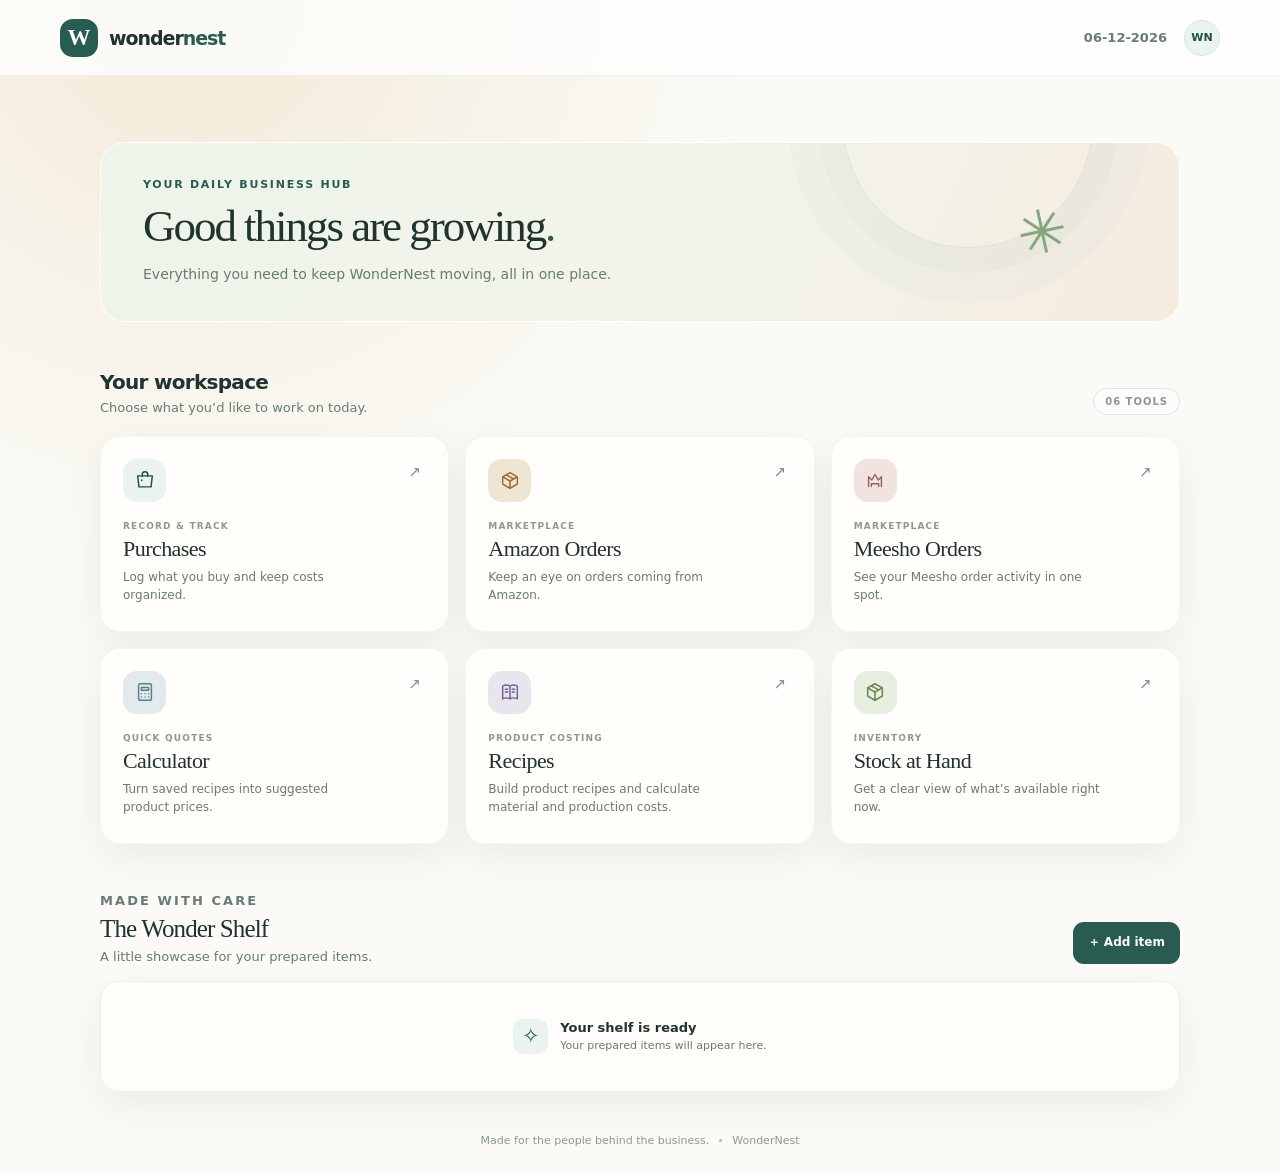
==== components/front_page.html @ fd59244a "First Commit" ====
<!doctype html>
<html lang="en">
<head>
  <meta charset="utf-8">
  <meta name="viewport" content="width=device-width, initial-scale=1">
  <meta name="theme-color" content="#fbfaf6">
  <title>WonderNest | Dashboard</title>
  <link rel="stylesheet" href="../css/baseColors.css">
  <link rel="stylesheet" href="../css/style.css">
  <link rel="stylesheet" href="../css/front_page.css">
</head>
<body>
  <div class="app-shell">
    <header class="topbar">
      <a class="brand" href="../index.html" aria-label="WonderNest home">
        <span class="brand-mark" aria-hidden="true">W</span>
        <span class="brand-name">wonder<span>nest</span></span>
      </a>
      <div class="topbar-right">
        <span class="today-label" id="today-label">Your business, at a glance</span>
        <button class="avatar" type="button" aria-label="Profile">WN</button>
      </div>
    </header>

    <main class="dashboard">
      <section class="welcome-row" aria-labelledby="welcome-title">
        <div>
          <p class="eyebrow">YOUR DAILY BUSINESS HUB</p>
          <h1 id="welcome-title">Good things are growing<span class="welcome-period">.</span></h1>
          <p class="welcome-copy">Everything you need to keep WonderNest moving, all in one place.</p>
        </div>
        <div class="welcome-sparkle" aria-hidden="true">✳</div>
      </section>

      <aside class="stock-warning" id="stock-warning" role="status" hidden><span class="stock-warning-icon" aria-hidden="true">!</span><div><strong>Low stock warning</strong><p id="stock-warning-copy"></p></div><a href="stock-at-hand.html">Review stock →</a></aside>
      <aside class="migration-hint" id="legacy-import-hint" hidden><div><strong>Bring your previous data into this local database</strong><p>Export the old browser data, then import it into WonderNest.</p></div><a href="migrate.html">Open data import →</a></aside>
      <section class="workspace-section" aria-labelledby="workspace-title">
        <div class="section-heading">
          <div>
            <h2 id="workspace-title">Your workspace</h2>
            <p>Choose what you’d like to work on today.</p>
          </div>
          <span class="section-count">06 TOOLS</span>
        </div>

        <div class="card-grid">
          <a class="feature-card card-purchases" href="purchases.html" aria-label="Purchases">
            <span class="card-icon" aria-hidden="true"><svg viewBox="0 0 24 24"><path d="M4 7.5h16l-1.4 12H5.4L4 7.5Z"/><path d="M9 8V6a3 3 0 0 1 6 0v2M8.5 12v.5m7- .5v.5"/></svg></span>
            <span class="card-content"><span class="card-kicker">RECORD & TRACK</span><span class="card-title">Purchases</span><span class="card-description">Log what you buy and keep costs organized.</span></span>
            <span class="card-arrow" aria-hidden="true">↗</span>
          </a>

          <a class="feature-card card-amazon" href="#amazon-orders" aria-label="Amazon Orders">
            <span class="card-icon" aria-hidden="true"><svg viewBox="0 0 24 24"><path d="M4 8.5 12 4l8 4.5v8L12 21l-8-4.5v-8Z"/><path d="m4.5 8.8 7.5 4.3 7.5-4.3M12 13v7.5M8 6.3l8 4.6"/></svg></span>
            <span class="card-content"><span class="card-kicker">MARKETPLACE</span><span class="card-title">Amazon Orders</span><span class="card-description">Keep an eye on orders coming from Amazon.</span></span>
            <span class="card-arrow" aria-hidden="true">↗</span>
          </a>

          <a class="feature-card card-meesho" href="#meesho-orders" aria-label="Meesho Orders">
            <span class="card-icon" aria-hidden="true"><svg viewBox="0 0 24 24"><path d="M5 19V8.5L8.5 12 12 6l3.5 6L19 8.5V19"/><path d="M8 19v-3h8v3"/></svg></span>
            <span class="card-content"><span class="card-kicker">MARKETPLACE</span><span class="card-title">Meesho Orders</span><span class="card-description">See your Meesho order activity in one spot.</span></span>
            <span class="card-arrow" aria-hidden="true">↗</span>
          </a>

          <a class="feature-card card-calculator" href="calculator.html" aria-label="Calculator">
            <span class="card-icon" aria-hidden="true"><svg viewBox="0 0 24 24"><rect x="5" y="3" width="14" height="18" rx="2"/><path d="M8 7h8v3H8zM8 14h.01M12 14h.01M16 14h.01M8 17.5h.01M12 17.5h.01M16 17.5h.01"/></svg></span>
            <span class="card-content"><span class="card-kicker">QUICK QUOTES</span><span class="card-title">Calculator</span><span class="card-description">Turn saved recipes into suggested product prices.</span></span>
            <span class="card-arrow" aria-hidden="true">↗</span>
          </a>

          <a class="feature-card card-recipes" href="recipes.html" aria-label="Recipes">
            <span class="card-icon" aria-hidden="true"><svg viewBox="0 0 24 24"><path d="M4 5.5c3-1.6 5.7-1.3 8 0v14c-2.3-1.3-5-1.6-8 0v-14ZM20 5.5c-3-1.6-5.7-1.3-8 0v14c2.3-1.3 5-1.6 8 0v-14Z"/><path d="M7 9h2.5M7 12h2.5m5-3H17m-2.5 3H17"/></svg></span>
            <span class="card-content"><span class="card-kicker">PRODUCT COSTING</span><span class="card-title">Recipes</span><span class="card-description">Build product recipes and calculate material and production costs.</span></span>
            <span class="card-arrow" aria-hidden="true">↗</span>
          </a>

          <a class="feature-card card-stock" href="stock-at-hand.html" aria-label="Stock at Hand">
            <span class="card-icon" aria-hidden="true"><svg viewBox="0 0 24 24"><path d="m12 3 8 4.5v9L12 21l-8-4.5v-9L12 3Z"/><path d="m4.5 7.8 7.5 4.3 7.5-4.3M12 12v9M8 5.3l8 4.5"/></svg></span>
            <span class="card-content"><span class="card-kicker">INVENTORY</span><span class="card-title">Stock at Hand</span><span class="card-description">Get a clear view of what’s available right now.</span></span>
            <span class="card-arrow" aria-hidden="true">↗</span>
          </a>
        </div>
      </section>

      <section class="prepared-section" aria-labelledby="prepared-title">
        <div class="section-heading">
          <div>
            <p class="eyebrow">MADE WITH CARE</p>
            <h2 id="prepared-title">The Wonder Shelf</h2>
            <p>A little showcase for your prepared items.</p>
          </div>
          <button class="button button-primary prepared-add-button" id="open-prepared-form" type="button">＋ Add item</button>
        </div>
        <div class="prepared-items" id="prepared-items-list" aria-live="polite">
          <div class="prepared-empty"><span aria-hidden="true">✧</span><div><strong>Your shelf is ready</strong><p>Your prepared items will appear here.</p></div></div>
        </div>
      </section>
      <dialog class="prepared-dialog" id="prepared-dialog">
        <form id="prepared-form">
          <div class="prepared-dialog-heading"><div><p class="eyebrow">THE WONDER SHELF</p><h2>Add a prepared item</h2><p>Choose a recipe, add its colour and the number of pieces.</p></div><button class="icon-button" id="close-prepared-dialog" type="button" aria-label="Close">×</button></div>
          <label class="field">Product name<select id="prepared-recipe" name="recipeId" required><option value="">Loading recipes…</option></select></label>
          <div class="prepared-form-row"><label class="field">Color<input name="color" maxlength="80" placeholder="e.g. Sage green" required></label><label class="field">Number of pieces<input name="quantity" type="number" min="1" max="1000000" step="1" value="1" required></label></div>
          <p class="prepared-form-note">Recipe ingredients and packaging will be deducted from Stock at Hand.</p>
          <div class="prepared-form-message" id="prepared-form-message" role="status" hidden></div>
          <div class="dialog-actions"><button class="button button-secondary" id="cancel-prepared-form" type="button">Cancel</button><button class="button button-primary" type="submit">Add to The Wonder Shelf</button></div>
        </form>
      </dialog>
      <footer class="dashboard-footer"><span>Made for the people behind the business.</span><span class="footer-dot"></span><span>WonderNest</span></footer>
    </main>
  </div>
  <script src="../js/form-enter-navigation.js"></script>
  <script src="../js/date-format.js"></script>
  <script src="../js/api.js"></script>
  <script>
  document.getElementById('today-label').textContent = window.WonderNestDate.today();
  window.WonderNestDB.status().then((status) => { document.getElementById('legacy-import-hint').hidden = !status.empty; }).catch(() => {});
  window.WonderNestDB.get('stock').then((stock) => {
    const items = Array.isArray(stock.items) ? stock.items : [], movements = Array.isArray(stock.movements) ? stock.movements : [];
    const lowStock = items.filter((item) => {
      const quantity = Number(item.quantity) || 0, threshold = Math.min(100,Math.max(0,Number(item.thresholdPercent ?? 25) || 0));
      const historicMax = movements.filter((move) => move.itemId === item.id).reduce((max,move) => Math.max(max,Number(move.balance) || 0),0);
      const maxStock = Math.max(Number(item.maxStock) || 0,quantity,historicMax);
      return maxStock > 0 && quantity <= maxStock * threshold / 100;
    });
    if (lowStock.length) {
      const names = lowStock.slice(0,3).map((item) => item.name).join(', ');
      const extra = lowStock.length > 3 ? ` and ${lowStock.length - 3} more` : '';
      document.getElementById('stock-warning-copy').textContent = `${names}${extra} ${lowStock.length === 1 ? 'is' : 'are'} at or below the stock threshold.`;
      document.getElementById('stock-warning').hidden = false;
    }
  }).catch(() => { /* Keep the dashboard available if the local database is unavailable. */ });
  const preparedList = document.getElementById('prepared-items-list');
  const preparedDialog = document.getElementById('prepared-dialog');
  const preparedForm = document.getElementById('prepared-form');
  const escapeText = (value) => String(value ?? '').replace(/[&<>"']/g, (character) => ({'&':'&amp;','<':'&lt;','>':'&gt;','"':'&quot;',"'":'&#39;'}[character]));
  function renderPreparedItems(items) {
    items = items.filter((item) => !item.restoredAt);
    if (!items.length) {
      preparedList.innerHTML = '<div class="prepared-empty"><span aria-hidden="true">✧</span><div><strong>Your shelf is ready</strong><p>Your prepared items will appear here.</p></div></div>';
      return;
    }
    preparedList.innerHTML = items.map((item) => `<article class="prepared-item"><div class="prepared-item-mark" aria-hidden="true">✦</div><div class="prepared-item-content"><div class="prepared-product-name"><h3>${escapeText(item.name)}</h3><span class="prepared-product-color"><span>Color</span>${escapeText(item.color || 'Not specified')}</span></div><span class="prepared-item-quantity">${Number(item.quantity || 0).toLocaleString('en-IN')} ${Number(item.quantity) === 1 ? 'piece' : 'pieces'}</span><div class="prepared-item-actions"><button class="prepared-edit" type="button" data-edit-prepared="${escapeText(item.id)}">Edit</button><button class="prepared-undo" type="button" data-restore-prepared="${escapeText(item.id)}">Return to stock</button></div></div></article>`).join('');
  }
  const loadPreparedItems = () => window.WonderNestDB.get('prepared_items').then(renderPreparedItems).catch(() => {});
  loadPreparedItems();
  window.WonderNestDB.subscribe(({store}) => { if (store === 'prepared_items') loadPreparedItems(); });
  const recipeSelect = document.getElementById('prepared-recipe');
  async function loadShelfRecipes(selectedId = '') {
    try {
      const recipes = await window.WonderNestDB.get('recipes');
      const previous = recipeSelect.value;
      const sorted = recipes.slice().sort((a,b) => String(a.name).localeCompare(String(b.name),'en-IN',{sensitivity:'base',numeric:true}));
      recipeSelect.innerHTML = '<option value="">Choose a product</option>' + sorted.map((recipe) => `<option value="${escapeText(recipe.id)}">${escapeText(recipe.name)}</option>`).join('');
      const desired = selectedId || previous;
      if (sorted.some((recipe) => recipe.id === desired)) recipeSelect.value = desired;
      document.querySelector('#prepared-form button[type="submit"]').disabled = !sorted.length;
    } catch (error) {
      recipeSelect.innerHTML = '<option value="">Could not load recipes</option>';
      document.getElementById('prepared-form-message').textContent = error.message;
      document.getElementById('prepared-form-message').hidden = false;
      document.querySelector('#prepared-form button[type="submit"]').disabled = true;
    }
  }
  loadShelfRecipes();
  window.WonderNestDB.subscribe(({store}) => { if (store === 'recipes') loadShelfRecipes(); });
  let editingShelfItemId = null;
  async function openPreparedDialog(item = null) {
    editingShelfItemId = item?.id || null;
    preparedForm.reset();
    document.getElementById('prepared-form-message').hidden = true;
    preparedDialog.querySelector('h2').textContent = item ? 'Edit shelf item' : 'Add a prepared item';
    preparedDialog.querySelector('.prepared-dialog-heading p:not(.eyebrow)').textContent = item ? 'Update the recipe, color or number of pieces.' : 'Choose a recipe, add its colour and the number of pieces.';
    preparedForm.querySelector('button[type="submit"]').textContent = item ? 'Save changes' : 'Add to The Wonder Shelf';
    await loadShelfRecipes(item?.recipeId || '');
    if (item) { preparedForm.elements.color.value = item.color || ''; preparedForm.elements.quantity.value = item.quantity || 1; }
    preparedDialog.showModal();
  }
  function closePreparedDialog() { preparedDialog.close(); editingShelfItemId = null; }
  document.getElementById('open-prepared-form').addEventListener('click', () => openPreparedDialog());
  document.getElementById('close-prepared-dialog').addEventListener('click', closePreparedDialog);
  document.getElementById('cancel-prepared-form').addEventListener('click', closePreparedDialog);
  preparedForm.addEventListener('submit', async (event) => {
    event.preventDefault();
    const submit = preparedForm.querySelector('button[type="submit"]'), message = document.getElementById('prepared-form-message');
    const data = new FormData(preparedForm), recipeId = String(data.get('recipeId') || ''), quantity = Number(data.get('quantity')), color = String(data.get('color') || '').trim();
    if (!recipeId || !color || !Number.isInteger(quantity) || quantity < 1) return;
    const isEditing = Boolean(editingShelfItemId);
    submit.disabled = true; submit.textContent = isEditing ? 'Saving…' : 'Adding…'; message.hidden = true;
    try {
      if (isEditing) await window.WonderNestDB.updatePreparedItem(editingShelfItemId, recipeId, quantity, color);
      else await window.WonderNestDB.prepareProduct(recipeId, quantity, color);
      closePreparedDialog(); preparedForm.reset(); await loadPreparedItems();
    } catch (error) { message.textContent = error.message; message.hidden = false; }
    finally { submit.disabled = false; submit.textContent = editingShelfItemId ? 'Save changes' : 'Add to The Wonder Shelf'; }
  });
  preparedList.addEventListener('click', async (event) => {
    const editButton = event.target.closest('[data-edit-prepared]');
    if (editButton) {
      try {
        const item = (await window.WonderNestDB.get('prepared_items')).find((entry) => entry.id === editButton.dataset.editPrepared);
        if (item) await openPreparedDialog(item);
      } catch (error) { window.alert(error.message); }
      return;
    }
    const button = event.target.closest('[data-restore-prepared]');
    if (!button) return;
    const card = button.closest('.prepared-item'), itemName = card?.querySelector('h3')?.textContent || 'this batch';
    if (!window.confirm(`Return the consumed materials for ${itemName} to Stock at Hand and remove it from The Wonder Shelf?`)) return;
    button.disabled = true;
    try {
      await window.WonderNestDB.restorePreparedItem(button.dataset.restorePrepared);
      await loadPreparedItems();
    } catch (error) {
      button.disabled = false;
      window.alert(error.message);
    }
  });
</script>
</body>
</html>
---- css/baseColors.css ----
:root {
  color-scheme: light;
  --color-ink: #20332e;
  --color-muted: #687b74;
  --color-subtle: #8a9992;
  --color-page: #fbfaf6;
  --color-surface: #fffefa;
  --color-field: #ffffff;
  --color-line: #dce6e1;
  --color-primary: #285c50;
  --color-primary-dark: #214f46;
  --color-primary-soft: #eaf3ef;
  --color-leaf: #c5d2bd;
  --color-peach: #f1dfcd;
  --color-lilac: #e8e5ed;
  --color-sky: #e2eaeb;
  --color-sand: #eee5d3;
  --color-rose: #f0e3e0;
  --shadow-card: 0 14px 38px rgba(32, 51, 46, 0.07);
  --shadow-card-hover: 0 20px 44px rgba(32, 51, 46, 0.12);
  --radius-card: 20px;
  --radius-pill: 999px;
}
---- css/style.css ----
*, *::before, *::after { box-sizing: border-box; }
html { min-width: 320px; background: var(--color-page); }
body { margin: 0; color: var(--color-ink); background: radial-gradient(circle at 15% 0%, #f3ead8 0, transparent 35rem), var(--color-page); font-family: Inter, ui-sans-serif, system-ui, -apple-system, BlinkMacSystemFont, "Segoe UI", sans-serif; -webkit-font-smoothing: antialiased; }
a { color: inherit; }
button { font: inherit; }
.launch-page { min-height: 100vh; display: grid; place-items: center; padding: 24px; background: radial-gradient(ellipse at 15% 15%, #e7f1e5 0, transparent 36%), radial-gradient(ellipse at 88% 80%, #f3e9db 0, transparent 34%), var(--color-page); }
.launch-card { width: min(100%, 540px); padding: 56px 48px; border: 1px solid rgba(255,255,255,.85); border-radius: 28px; background: rgba(255,255,255,.82); box-shadow: 0 28px 80px rgba(31,48,44,.09); text-align: center; }
.brand-mark { width: 44px; height: 44px; display: inline-grid; place-items: center; border-radius: 15px; color: #fff; background: var(--color-primary); font-family: Georgia, serif; font-size: 26px; font-weight: 700; }
.launch-card .brand-mark { width: 58px; height: 58px; border-radius: 19px; font-size: 34px; }
.eyebrow { margin: 0 0 12px; color: var(--color-primary); font-size: 11px; font-weight: 750; letter-spacing: .16em; }
.launch-card .eyebrow { margin-top: 28px; }
.launch-card h1 { margin: 0; font-size: clamp(30px, 6vw, 44px); line-height: 1.14; letter-spacing: -.045em; }
.launch-card h1 span { color: var(--color-primary); }
.launch-copy { max-width: 360px; margin: 16px auto 28px; color: var(--color-muted); line-height: 1.65; }
.button { display: inline-flex; align-items: center; justify-content: center; gap: 12px; min-height: 48px; padding: 0 21px; border-radius: var(--radius-pill); text-decoration: none; font-size: 14px; font-weight: 700; transition: transform .18s ease, background .18s ease; }
.button-primary { color: white; background: var(--color-primary); }
.button-primary:hover { background: var(--color-primary-dark); transform: translateY(-2px); }
.database-error { position:relative; z-index:20; padding:13px 18px; border-bottom:1px solid #e7c6c2; color:#783e39; background:#fff2f0; font-size:13px; line-height:1.5; }
@media (max-width: 480px) { .launch-card { padding: 42px 24px; } }
---- css/front_page.css ----
.app-shell { min-height: 100vh; }
.topbar { height: 76px; padding: 0 max(28px, calc((100vw - 1160px) / 2)); display: flex; align-items: center; justify-content: space-between; border-bottom: 1px solid rgba(31,48,44,.055); background: rgba(255,255,255,.75); }
.brand { display: inline-flex; align-items: center; gap: 11px; text-decoration: none; }
.brand .brand-mark { width: 38px; height: 38px; border-radius: 13px; font-size: 23px; }
.brand-name { color: var(--color-ink); font-size: 19px; font-weight: 760; letter-spacing: -.055em; }
.brand-name span { color: var(--color-primary); }
.topbar-right { display: flex; align-items: center; gap: 17px; }
.today-label { color: var(--color-muted); font-size: 13px; font-weight: 550; }
.avatar { width: 36px; height: 36px; border: 1px solid #d7e5da; border-radius: 50%; color: var(--color-primary-dark); background: var(--color-primary-soft); font-size: 11px; font-weight: 750; }
.dashboard { width: min(100% - 48px, 1080px); margin: 0 auto; padding: 66px 0 26px; }
.welcome-row { min-height: 178px; display: flex; align-items: center; justify-content: space-between; padding: 35px 42px; overflow: hidden; position: relative; border: 1px solid rgba(255,255,255,.9); border-radius: 25px; background: linear-gradient(115deg, #edf4ea 0%, #f3f4e9 57%, #f5ebdf 100%); }
.welcome-row::after { content: ""; position: absolute; width: 250px; height: 250px; right: 8%; top: -145px; border: 1px solid rgba(39,106,87,.1); border-radius: 50%; box-shadow: 0 0 0 25px rgba(39,106,87,.025), 0 0 0 55px rgba(39,106,87,.02); }
.welcome-row .eyebrow { margin-bottom: 10px; }
.welcome-row h1 { margin: 0; color: var(--color-ink); font-family: Georgia, "Times New Roman", serif; font-size: clamp(31px, 4.2vw, 45px); font-weight: 500; letter-spacing: -.045em; line-height: 1.14; }
.welcome-period { color: var(--color-primary); }
.welcome-copy { margin: 11px 0 0; color: var(--color-muted); font-size: 14px; line-height: 1.6; }
.welcome-sparkle { z-index: 1; margin-right: 7%; color: #83a77d; font-size: 60px; font-weight: 300; transform: rotate(-12deg); }
.workspace-section { margin-top: 48px; }
.prepared-section { margin-top: 49px; }
.prepared-section .section-heading { margin-bottom: 17px; }
.prepared-section .section-heading .eyebrow { margin:0 0 7px; }
.prepared-section .section-heading h2 { font:500 25px Georgia,"Times New Roman",serif; }
.prepared-add-button { flex:0 0 auto; min-height:42px; padding:0 15px; border:0; border-radius:11px; color:#fff; background:var(--color-primary); font-family:inherit; font-size:12px; font-weight:700; cursor:pointer; }
.prepared-add-button:hover { background:var(--color-primary-dark); }
.prepared-sparkle { width:42px; height:42px; display:grid; place-items:center; border:1px solid var(--color-line); border-radius:14px; color:var(--color-primary); background:var(--color-primary-soft); font-size:21px; }
.prepared-items { min-height:105px; padding:18px; border:1px solid rgba(32,51,46,.07); border-radius:19px; background:rgba(255,254,250,.78); box-shadow:var(--shadow-card); }
.prepared-items:has(.prepared-item) { display:grid; grid-template-columns:repeat(auto-fill,minmax(min(100%,265px),1fr)); gap:16px; }
.prepared-item { min-width:0; min-height:112px; display:flex; align-items:flex-start; gap:16px; padding:21px; border:1px solid var(--color-line); border-radius:17px; background:linear-gradient(145deg,#fff 0%,#fdfcf8 100%); box-shadow:0 3px 12px rgba(32,51,46,.035); }
.prepared-item-mark { width:43px; height:43px; flex:0 0 auto; display:grid; place-items:center; border-radius:14px; color:var(--color-primary); background:var(--color-primary-soft); font-size:21px; }
.prepared-item-content { min-width:0; flex:1; display:grid; grid-template-columns:1fr auto; align-items:center; column-gap:14px; row-gap:11px; }
.prepared-item-actions { grid-column:1 / -1; display:flex; align-items:center; gap:23px; margin-top:4px; }
.prepared-edit,.prepared-undo { margin:0; padding:4px 0; border:0; color:var(--color-primary); background:transparent; font-family:inherit; font-size:11px; font-weight:700; text-align:left; cursor:pointer; }
.prepared-edit { color:var(--color-muted); }
.prepared-undo:hover { text-decoration:underline; }
.prepared-undo:disabled { opacity:.55; cursor:wait; }
.prepared-edit:hover,.prepared-undo:hover { text-decoration:underline; }
.prepared-item h3 { min-width:0; margin:0; color:var(--color-ink); font:500 18px Georgia,"Times New Roman",serif; line-height:1.25; overflow-wrap:anywhere; }
.prepared-product-name { min-width:0; }
.prepared-product-color { display:flex; align-items:center; gap:8px; width:max-content; max-width:100%; margin-top:10px; padding:7px 11px; border:1px solid rgba(39,106,87,.18); border-radius:999px; color:var(--color-primary-dark); background:var(--color-primary-soft); font-size:13px; font-weight:700; overflow-wrap:anywhere; }
.prepared-product-color>span { color:var(--color-muted); font-size:10px; font-weight:750; letter-spacing:.04em; text-transform:uppercase; }
.prepared-item-quantity { padding:8px 11px; border:1px solid rgba(39,106,87,.12); border-radius:999px; color:var(--color-primary-dark); background:var(--color-primary-soft); font-size:11px; font-weight:700; white-space:nowrap; }
.prepared-empty { min-height:73px; display:flex; align-items:center; justify-content:center; gap:12px; color:var(--color-muted); text-align:left; }
.prepared-empty>span { width:35px; height:35px; display:grid; place-items:center; border-radius:11px; color:var(--color-primary); background:var(--color-primary-soft); font-size:21px; }
.prepared-empty strong { display:block; color:var(--color-ink); font-size:13px; }
.prepared-empty p { margin:4px 0 0; color:var(--color-muted); font-size:11px; }
.prepared-dialog { width:min(100% - 32px,520px); padding:25px; border:1px solid var(--color-line); border-radius:21px; color:var(--color-ink); background:var(--color-surface); box-shadow:0 24px 70px rgba(25,48,41,.2); }
.prepared-dialog::backdrop { background:rgba(20,34,30,.42); backdrop-filter:blur(3px); }
.prepared-dialog-heading { display:flex; justify-content:space-between; align-items:flex-start; gap:18px; margin-bottom:22px; }
.prepared-dialog-heading .eyebrow { margin:0 0 6px; color:var(--color-primary); font-size:10px; font-weight:800; letter-spacing:.13em; }
.prepared-dialog-heading h2 { margin:0; color:var(--color-ink); font:500 25px Georgia,"Times New Roman",serif; }
.prepared-dialog-heading p:not(.eyebrow) { margin:7px 0 0; color:var(--color-muted); font-size:12px; line-height:1.5; }
.prepared-dialog .field { display:grid; gap:7px; color:var(--color-muted); font-size:12px; font-weight:700; }
.prepared-dialog .field select,.prepared-dialog .field input { width:100%; min-height:45px; padding:10px 12px; border:1px solid var(--color-line); border-radius:10px; outline:none; color:var(--color-ink); background:#fff; font-family:inherit; font-size:14px; font-weight:450; }
.prepared-dialog .field select:focus,.prepared-dialog .field input:focus { border-color:#72a193; box-shadow:0 0 0 3px rgba(40,92,80,.1); }
.prepared-form-row { display:grid; grid-template-columns:1fr 1fr; gap:13px; margin-top:15px; }
.prepared-form-note { margin:13px 0 0; color:var(--color-muted); font-size:11px; line-height:1.5; }
.prepared-form-message { margin-top:12px; padding:10px 12px; border-radius:9px; color:#8e3e37; background:#fff2f0; font-size:12px; }
.prepared-dialog .dialog-actions { display:flex; justify-content:flex-end; gap:9px; margin-top:22px; }
.section-heading { margin-bottom: 21px; display: flex; align-items: end; justify-content: space-between; }
.section-heading h2 { margin: 0; font-size: 20px; letter-spacing: -.035em; }
.section-heading p { margin: 6px 0 0; color: var(--color-muted); font-size: 13px; }
.section-count { padding: 7px 11px; border: 1px solid var(--color-line); border-radius: var(--radius-pill); color: var(--color-subtle); background: rgba(255,255,255,.55); font-size: 10px; font-weight: 750; letter-spacing: .1em; }
.card-grid { display: grid; grid-template-columns: repeat(3, minmax(0, 1fr)); gap: 16px; }
.feature-card { min-height: 196px; padding: 22px 22px 20px; display: flex; flex-direction: column; align-items: flex-start; position: relative; overflow: hidden; border: 1px solid rgba(31,48,44,.045); border-radius: var(--radius-card); background: var(--color-surface); box-shadow: var(--shadow-card); text-decoration: none; transition: transform .2s ease, box-shadow .2s ease, border-color .2s ease; }
.feature-card:hover, .feature-card:focus-visible { z-index: 1; border-color: rgba(39,106,87,.18); outline: none; box-shadow: var(--shadow-card-hover); transform: translateY(-4px); }
.card-icon { width: 43px; height: 43px; display: grid; place-items: center; border-radius: 14px; color: var(--color-primary-dark); background: var(--color-primary-soft); }
.card-icon svg { width: 22px; height: 22px; fill: none; stroke: currentColor; stroke-linecap: round; stroke-linejoin: round; stroke-width: 1.6; }
.card-content { display: flex; flex-direction: column; margin-top: 19px; padding-right: 15px; }
.card-kicker { margin-bottom: 5px; color: var(--color-subtle); font-size: 9px; font-weight: 750; letter-spacing: .13em; }
.card-title { color: var(--color-ink); font-family: Georgia, "Times New Roman", serif; font-size: 22px; letter-spacing: -.025em; }
.card-description { max-width: 250px; margin-top: 6px; color: var(--color-muted); font-size: 12px; line-height: 1.5; }
.card-arrow { width: 27px; height: 27px; display: grid; place-items: center; position: absolute; top: 22px; right: 20px; border-radius: 50%; color: #7f9087; background: rgba(255,255,255,.68); font-size: 15px; transition: color .18s ease, transform .18s ease; }
.feature-card:hover .card-arrow { color: var(--color-primary); transform: translate(2px,-2px); }
.card-amazon .card-icon { color: #986b35; background: var(--color-sand); }
.card-meesho .card-icon { color: #9e5f6d; background: var(--color-rose); }
.card-calculator .card-icon { color: #5b7e8b; background: var(--color-sky); }
.card-recipes .card-icon { color: #746294; background: var(--color-lilac); }
.card-stock .card-icon { color: #65834d; background: #e6efdf; }
.dashboard-footer { margin-top: 42px; display: flex; align-items: center; justify-content: center; gap: 10px; color: var(--color-subtle); font-size: 11px; }
.footer-dot { width: 3px; height: 3px; border-radius: 50%; background: #aebbb0; }
@media (max-width: 780px) { .dashboard { padding-top: 38px; } .card-grid { grid-template-columns: repeat(2, minmax(0, 1fr)); } .welcome-sparkle { margin-right: 1%; } }
@media (max-width: 540px) { .topbar { height: 66px; padding: 0 18px; } .today-label { display: none; } .dashboard { width: min(100% - 32px, 420px); padding-top: 25px; } .welcome-row { min-height: 165px; padding: 28px 24px; } .welcome-row h1 { max-width: 300px; font-size: 33px; } .welcome-copy { max-width: 300px; font-size: 13px; } .welcome-sparkle { position: absolute; right: 10px; top: 20px; opacity: .3; } .workspace-section { margin-top: 34px; } .prepared-section { margin-top:35px; }.prepared-section .section-heading h2 { font-size:23px; }.prepared-add-button { min-height:38px; padding:0 11px; font-size:11px; }.prepared-items { padding:12px; }.prepared-items:has(.prepared-item) { gap:11px; }.prepared-item { min-height:102px; gap:12px; padding:16px; }.prepared-item-mark { width:38px; height:38px; }.prepared-item-content { column-gap:8px; row-gap:10px; }.prepared-item-actions { gap:18px; margin-top:3px; }.prepared-form-row { grid-template-columns:1fr; }.prepared-dialog { padding:20px; }.card-grid { grid-template-columns: 1fr; gap: 12px; } .feature-card { min-height: 170px; } .dashboard-footer { margin-top: 30px; font-size: 10px; } }
@media (prefers-reduced-motion: reduce) { *, *::before, *::after { scroll-behavior: auto !important; transition-duration: .01ms !important; } }
.stock-warning { display:flex; align-items:center; gap:14px; padding:15px 18px; margin:16px 0 27px; border:1px solid #edcf96; border-radius:15px; color:#684b1d; background:#fff7e8; }.stock-warning[hidden] { display:none; }.stock-warning-icon { width:32px; height:32px; flex:0 0 auto; display:grid; place-items:center; border-radius:50%; color:#fff; background:#bb8130; font-weight:800; }.stock-warning strong { font-size:13px; }.stock-warning p { margin:4px 0 0; color:#806334; font-size:12px; line-height:1.45; }.stock-warning a { margin-left:auto; color:#76531d; font-size:12px; font-weight:750; text-decoration:none; white-space:nowrap; }.stock-warning a:hover { text-decoration:underline; }
@media(max-width:540px) { .stock-warning { align-items:flex-start; flex-wrap:wrap; gap:10px; }.stock-warning a { margin-left:42px; } }
.migration-hint { display:flex; align-items:center; justify-content:space-between; gap:15px; padding:13px 17px; margin:0 0 18px; border:1px solid #dce9df; border-radius:13px; background:#f8fbf8; }.migration-hint[hidden] { display:none; }.migration-hint strong { color:var(--color-ink); font-size:12px; }.migration-hint p { margin:4px 0 0; color:var(--color-muted); font-size:11px; }.migration-hint a { flex:0 0 auto; color:var(--color-primary); font-size:11px; font-weight:700; text-decoration:none; }
@media(max-width:540px) { .migration-hint { align-items:flex-start; flex-direction:column; } }
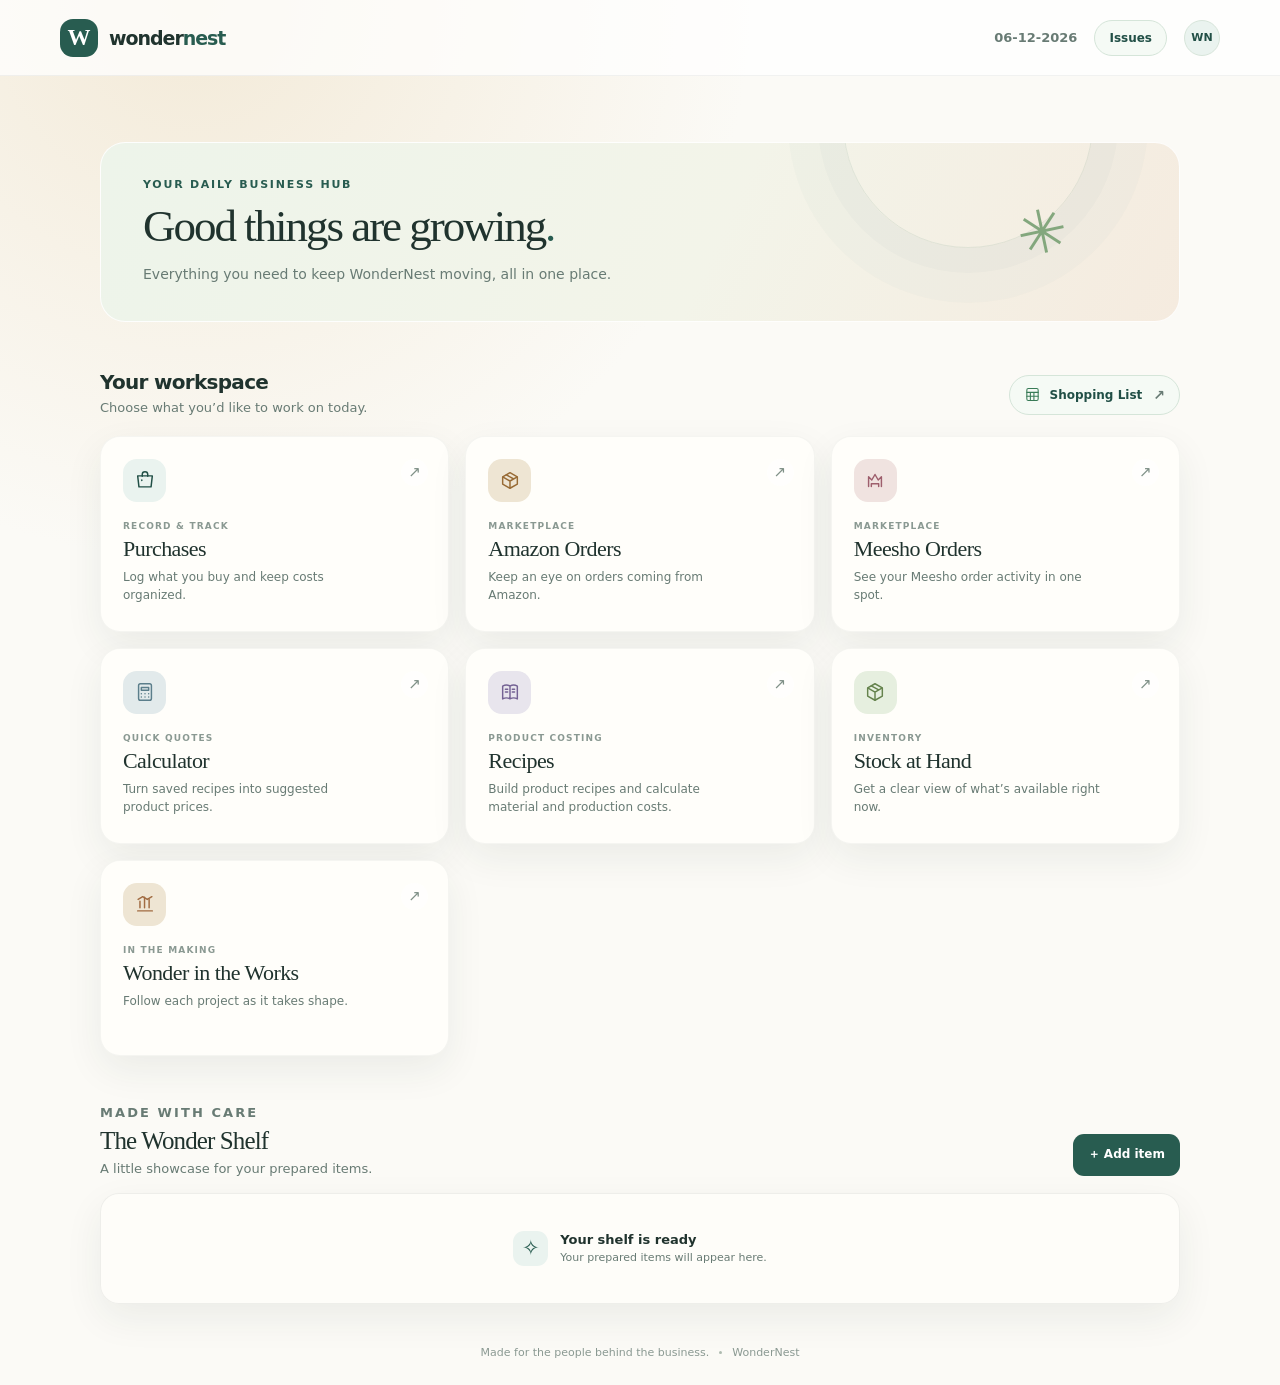
==== commit cf391d1f: "Added Ongoing Projects Card" ====
--- a/components/front_page.html
+++ b/components/front_page.html
@@ -18,6 +18,7 @@
       </a>
       <div class="topbar-right">
         <span class="today-label" id="today-label">Your business, at a glance</span>
+        <a class="issues-top-button" href="issues.html">Issues</a>
         <button class="avatar" type="button" aria-label="Profile">WN</button>
       </div>
     </header>
@@ -40,7 +41,7 @@
             <h2 id="workspace-title">Your workspace</h2>
             <p>Choose what you’d like to work on today.</p>
           </div>
-          <span class="section-count">06 TOOLS</span>
+          <a class="workspace-sheet-button" href="https://docs.google.com/spreadsheets/d/1V9AQbGBuLt_2mq0M_iHibflYwA7sJI64R9s3IResQbQ/edit" target="_blank" rel="noopener noreferrer"><svg aria-hidden="true" viewBox="0 0 24 24"><rect x="4" y="3.5" width="16" height="17" rx="2"/><path d="M4 9h16M9 9v11.5M4 14.5h16M14 9v11.5"/></svg><span>Shopping List</span><span class="workspace-sheet-arrow" aria-hidden="true">↗</span></a>
         </div>
 
         <div class="card-grid">
@@ -79,6 +80,13 @@
             <span class="card-content"><span class="card-kicker">INVENTORY</span><span class="card-title">Stock at Hand</span><span class="card-description">Get a clear view of what’s available right now.</span></span>
             <span class="card-arrow" aria-hidden="true">↗</span>
           </a>
+
+          <a class="feature-card card-projects" href="projects.html" aria-label="Wonder in the Works, project tracker">
+            <span class="card-icon" aria-hidden="true"><svg viewBox="0 0 24 24"><path d="M4 19.5h16M6.5 16V9m5 7V4.5m5 11.5V7"/><path d="m4.5 7 5-3 5 3 5-3"/></svg></span>
+            <span class="card-content"><span class="card-kicker">IN THE MAKING</span><span class="card-title">Wonder in the Works</span><span class="card-description">Follow each project as it takes shape.</span></span>
+            <span class="card-arrow" aria-hidden="true">↗</span>
+          </a>
+
         </div>
       </section>
 
--- a/css/front_page.css
+++ b/css/front_page.css
@@ -6,6 +6,9 @@
 .brand-name span { color: var(--color-primary); }
 .topbar-right { display: flex; align-items: center; gap: 17px; }
 .today-label { color: var(--color-muted); font-size: 13px; font-weight: 550; }
+.issues-top-button { min-height:36px; display:inline-flex; align-items:center; padding:0 14px; border:1px solid #d5e5d9; border-radius:999px; color:var(--color-primary-dark); background:#f5faf5; font-size:12px; font-weight:750; text-decoration:none; transition:background .18s ease,border-color .18s ease,transform .18s ease; }
+.issues-top-button:hover { border-color:#b8d1bf; background:#e9f3e9; transform:translateY(-1px); }
+.issues-top-button:focus-visible { outline:3px solid rgba(39,106,87,.18); outline-offset:2px; }
 .avatar { width: 36px; height: 36px; border: 1px solid #d7e5da; border-radius: 50%; color: var(--color-primary-dark); background: var(--color-primary-soft); font-size: 11px; font-weight: 750; }
 .dashboard { width: min(100% - 48px, 1080px); margin: 0 auto; padding: 66px 0 26px; }
 .welcome-row { min-height: 178px; display: flex; align-items: center; justify-content: space-between; padding: 35px 42px; overflow: hidden; position: relative; border: 1px solid rgba(255,255,255,.9); border-radius: 25px; background: linear-gradient(115deg, #edf4ea 0%, #f3f4e9 57%, #f5ebdf 100%); }
@@ -85,3 +88,11 @@
 @media(max-width:540px) { .stock-warning { align-items:flex-start; flex-wrap:wrap; gap:10px; }.stock-warning a { margin-left:42px; } }
 .migration-hint { display:flex; align-items:center; justify-content:space-between; gap:15px; padding:13px 17px; margin:0 0 18px; border:1px solid #dce9df; border-radius:13px; background:#f8fbf8; }.migration-hint[hidden] { display:none; }.migration-hint strong { color:var(--color-ink); font-size:12px; }.migration-hint p { margin:4px 0 0; color:var(--color-muted); font-size:11px; }.migration-hint a { flex:0 0 auto; color:var(--color-primary); font-size:11px; font-weight:700; text-decoration:none; }
 @media(max-width:540px) { .migration-hint { align-items:flex-start; flex-direction:column; } }
+.card-projects .card-icon { color:#a16c42; background:var(--color-sand); }
+.workspace-sheet-button { min-height:40px; display:inline-flex; align-items:center; gap:9px; padding:0 14px; border:1px solid #d5e5d9; border-radius:999px; color:var(--color-primary-dark); background:#f5faf5; font-size:12px; font-weight:750; text-decoration:none; transition:background .18s ease,border-color .18s ease,transform .18s ease; }
+.workspace-sheet-button svg { width:17px; height:17px; fill:none; stroke:#397b57; stroke-linecap:round; stroke-linejoin:round; stroke-width:1.5; }
+.workspace-sheet-button:hover { border-color:#b8d1bf; background:#e9f3e9; transform:translateY(-1px); }
+.workspace-sheet-button:focus-visible { outline:3px solid rgba(39,106,87,.18); outline-offset:2px; }
+.workspace-sheet-arrow { margin-left:2px; color:var(--color-muted); font-size:14px; }
+@media(max-width:540px) { .workspace-sheet-button { min-height:37px; padding:0 11px; font-size:11px; }.workspace-sheet-button svg { width:15px; height:15px; } }
+
